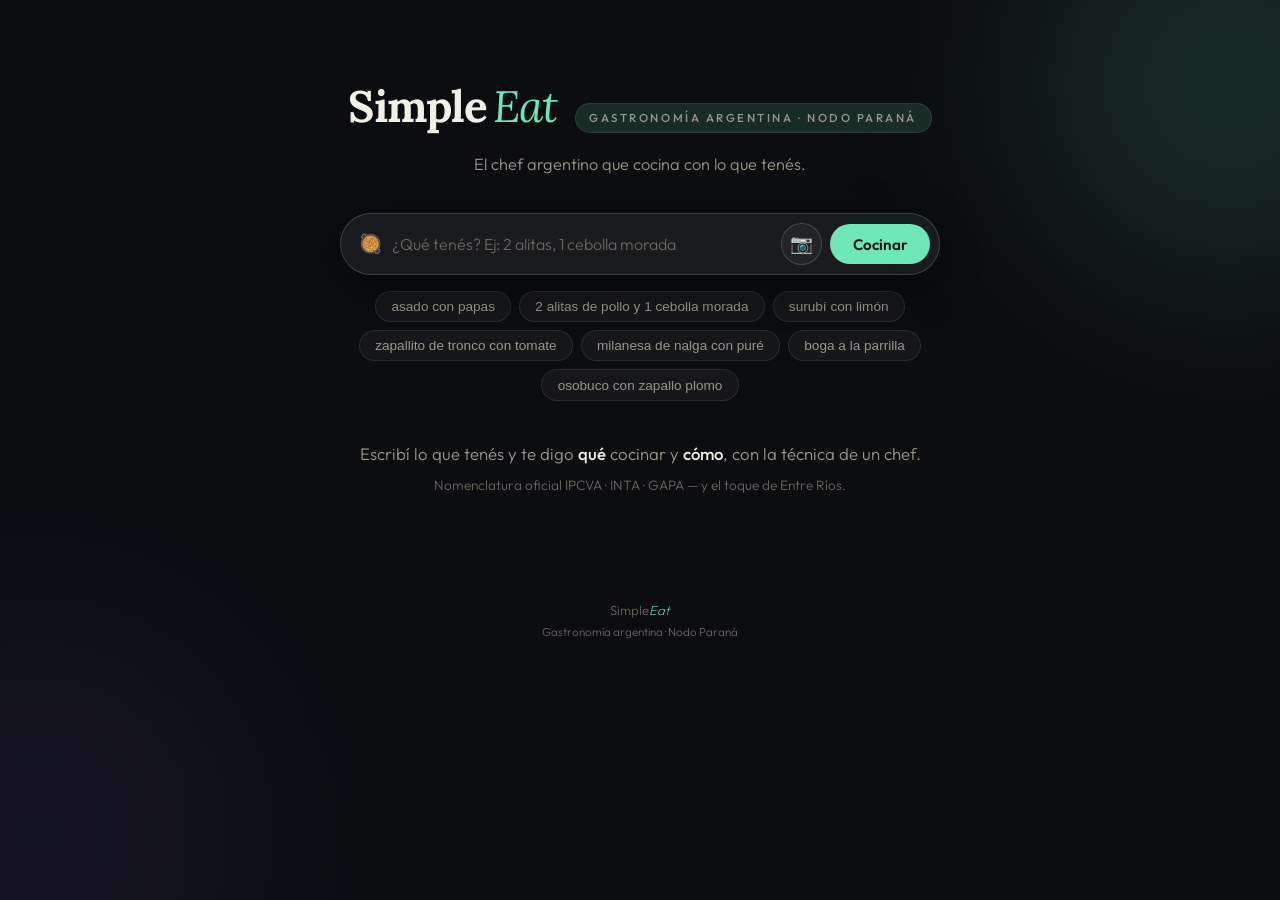
==== index.html @ f2e758be "feat: reconocimiento de foto en producción (Supabase Edge Function + Gemini, con retry multi-modelo)" ====
<!DOCTYPE html>
<html lang="es-AR">
<head>
  <meta charset="UTF-8" />
  <meta name="viewport" content="width=device-width, initial-scale=1.0" />
  <title>SimpleEat — El chef argentino de tu heladera</title>
  <meta name="description" content="SimpleEat te dice qué cocinar con lo que tenés, con técnica de Master Chef y nomenclatura oficial argentina (IPCVA · INTA · GAPA)." />
  <link rel="preconnect" href="https://fonts.googleapis.com" />
  <link rel="preconnect" href="https://fonts.gstatic.com" crossorigin />
  <link href="https://fonts.googleapis.com/css2?family=Lora:ital,wght@0,400;0,500;0,600;1,400;1,500&family=Outfit:wght@300;400;500;600;700&display=swap" rel="stylesheet" />
  <link rel="stylesheet" href="css/style.css" />
</head>
<body>
  <div class="halo halo--uno" aria-hidden="true"></div>
  <div class="halo halo--dos" aria-hidden="true"></div>

  <header class="cabecera">
    <div class="marca">
      <span class="marca__simple">Simple</span><span class="marca__eat">Eat</span>
      <span class="marca__nodo">Nodo Paraná</span>
    </div>
    <p class="cabecera__lema">El chef argentino que cocina con lo que tenés.</p>
  </header>

  <main class="principal">
    <!-- Omnibar: el corazón de la "tecnología invisible" -->
    <section class="omnibar" aria-label="Buscador de recetas">
      <div class="omnibar__caja">
        <span class="omnibar__icono" aria-hidden="true">🥘</span>
        <input
          id="omnibar"
          class="omnibar__input"
          type="text"
          inputmode="text"
          autocomplete="off"
          autocapitalize="off"
          spellcheck="false"
          placeholder="¿Qué tenés? Ej: 2 alitas, 1 cebolla morada"
          aria-label="Ingredientes que tenés"
        />
        <button id="foto" class="omnibar__foto" type="button" aria-label="Sacar foto de la heladera" title="Sacar foto">📷</button>
        <button id="cocinar" class="omnibar__boton" type="button">Cocinar</button>
      </div>
      <input id="captura" type="file" accept="image/*" capture="environment" hidden />
      <div class="sugerencias" id="sugerencias" aria-label="Ejemplos rápidos"></div>
    </section>

    <!-- Resultado de la receta -->
    <section id="resultado" class="resultado" hidden aria-live="polite"></section>

    <!-- Estado vacío inicial -->
    <section id="vacio" class="vacio">
      <p class="vacio__frase">Escribí lo que tenés y te digo <strong>qué</strong> cocinar y <strong>cómo</strong>, con la técnica de un chef.</p>
      <p class="vacio__detalle">Nomenclatura oficial IPCVA · INTA · GAPA — y el toque de Entre Ríos.</p>
    </section>
  </main>

  <footer class="pie">
    <span>Simple<span class="marca__eat">Eat</span></span>
    <span class="pie__nota">Gastronomía argentina · Nodo Paraná</span>
  </footer>

  <script src="js/data/ingredientes.js"></script>
  <script src="js/data/comercio.js"></script>
  <script src="js/config.js"></script>
  <script src="js/core/parser.js"></script>
  <script src="js/core/cocina.js"></script>
  <script src="js/core/coping.js"></script>
  <script src="js/ui/app.js"></script>
</body>
</html>
---- css/style.css ----
/* ────────────────────────────────────────────────────────────────
   SimpleEat · Estética "Premium Night 2.0"
   Fondo obsidian, halos orgánicos, glassmorphism, tipografía editorial.
   Mobile-first, touch-friendly (sin hover obligatorio).
   ──────────────────────────────────────────────────────────────── */

:root {
  --fondo: #0b0d10;
  --fondo-elevado: rgba(255, 255, 255, 0.045);
  --fondo-vidrio: rgba(255, 255, 255, 0.06);
  --borde: rgba(255, 255, 255, 0.09);
  --borde-fuerte: rgba(255, 255, 255, 0.16);

  --texto: #f2efe7;
  --texto-suave: #9b968a;
  --texto-apagado: #6b675e;

  --acento: #6ee7b7;          /* verde orgánico (halo) */
  --acento-suave: rgba(110, 231, 183, 0.14);

  --naranja: #f5a623;         /* "Ingenio Argento" */
  --verde: #34d399;
  --amarillo: #fbbf24;
  --rojo: #f87171;

  --radio: 18px;
  --radio-pill: 999px;

  --serif: "Lora", Georgia, serif;
  --sans: "Outfit", system-ui, -apple-system, sans-serif;
}

* { box-sizing: border-box; }

html, body {
  margin: 0;
  padding: 0;
}

body {
  background: var(--fondo);
  color: var(--texto);
  font-family: var(--sans);
  font-weight: 300;
  min-height: 100vh;
  line-height: 1.55;
  -webkit-font-smoothing: antialiased;
  overflow-x: hidden;
}

/* ── Halos de luz orgánica ─────────────────────────────────────── */
.halo {
  position: fixed;
  border-radius: 50%;
  filter: blur(90px);
  pointer-events: none;
  z-index: 0;
}
.halo--uno {
  width: 60vw; height: 60vw;
  max-width: 560px; max-height: 560px;
  top: -22vh; right: -18vw;
  background: radial-gradient(circle, rgba(110, 231, 183, 0.22), transparent 70%);
}
.halo--dos {
  width: 70vw; height: 70vw;
  max-width: 640px; max-height: 640px;
  bottom: -28vh; left: -22vw;
  background: radial-gradient(circle, rgba(120, 90, 220, 0.14), transparent 70%);
}

/* ── Cabecera ──────────────────────────────────────────────────── */
.cabecera {
  position: relative;
  z-index: 1;
  text-align: center;
  padding: 3rem 1.25rem 1.25rem;
}
.marca {
  font-family: var(--serif);
  display: flex;
  align-items: baseline;
  justify-content: center;
  gap: 0.35rem;
  flex-wrap: wrap;
}
.marca__simple {
  font-weight: 900;
  font-size: clamp(2rem, 6vw, 2.75rem);
  letter-spacing: -0.02em;
}
.marca__eat {
  font-weight: 200;
  font-style: italic;
  font-size: clamp(2rem, 6vw, 2.75rem);
  letter-spacing: -0.02em;
  color: var(--acento);
}
.marca__nodo {
  font-family: var(--sans);
  font-size: 0.72rem;
  font-weight: 500;
  letter-spacing: 0.22em;
  text-transform: uppercase;
  color: var(--texto-suave);
  background: var(--acento-suave);
  border: 1px solid var(--borde);
  border-radius: var(--radio-pill);
  padding: 0.3rem 0.85rem;
  margin-left: 0.75rem;
}
.cabecera__lema {
  margin: 0.75rem 0 0;
  color: var(--texto-suave);
  font-size: 1.02rem;
  font-weight: 300;
}

/* ── Principal ─────────────────────────────────────────────────── */
.principal {
  position: relative;
  z-index: 1;
  max-width: 640px;
  margin: 0 auto;
  padding: 1rem 1.25rem 4rem;
}

/* ── Omnibar ───────────────────────────────────────────────────── */
.omnibar__caja {
  display: flex;
  align-items: center;
  gap: 0.5rem;
  background: var(--fondo-vidrio);
  border: 1px solid var(--borde-fuerte);
  border-radius: var(--radio-pill);
  padding: 0.55rem 0.55rem 0.55rem 1.1rem;
  backdrop-filter: blur(14px);
  -webkit-backdrop-filter: blur(14px);
  box-shadow: 0 12px 40px rgba(0, 0, 0, 0.45);
}
.omnibar__icono {
  font-size: 1.15rem;
  flex: none;
}
.omnibar__input {
  flex: 1;
  min-width: 0;
  background: transparent;
  border: none;
  outline: none;
  color: var(--texto);
  font-family: var(--sans);
  font-size: 1rem;
  font-weight: 400;
}
.omnibar__input::placeholder {
  color: var(--texto-apagado);
  font-weight: 300;
}
.omnibar__foto {
  flex: none;
  background: var(--fondo-elevado);
  border: 1px solid var(--borde-fuerte);
  color: var(--texto);
  border-radius: var(--radio-pill);
  width: 2.6rem;
  height: 2.6rem;
  font-size: 1.15rem;
  cursor: pointer;
  display: inline-flex;
  align-items: center;
  justify-content: center;
  transition: transform 0.12s ease, border-color 0.12s ease;
}
.omnibar__foto:active {
  transform: scale(0.94);
  border-color: var(--acento);
}
.omnibar__boton {
  flex: none;
  background: var(--acento);
  color: #07150f;
  border: none;
  border-radius: var(--radio-pill);
  padding: 0.65rem 1.4rem;
  font-family: var(--sans);
  font-size: 0.95rem;
  font-weight: 600;
  cursor: pointer;
  transition: transform 0.12s ease, filter 0.12s ease;
}
.omnibar__boton:active {
  transform: scale(0.96);
  filter: brightness(0.92);
}

/* ── Sugerencias ───────────────────────────────────────────────── */
.sugerencias {
  display: flex;
  flex-wrap: wrap;
  gap: 0.5rem;
  justify-content: center;
  margin-top: 1rem;
}
.chip-sugerencia {
  background: var(--fondo-elevado);
  border: 1px solid var(--borde);
  color: var(--texto-suave);
  border-radius: var(--radio-pill);
  padding: 0.45rem 0.95rem;
  font-size: 0.85rem;
  cursor: pointer;
  transition: border-color 0.12s ease, color 0.12s ease;
}
.chip-sugerencia:active {
  border-color: var(--acento);
  color: var(--texto);
}

/* ── Estado vacío ──────────────────────────────────────────────── */
.vacio {
  text-align: center;
  padding: 2.5rem 0.5rem;
}
.vacio__frase {
  color: var(--texto-suave);
  font-size: 1.05rem;
  margin: 0 0 0.5rem;
}
.vacio__frase strong { color: var(--texto); font-weight: 500; }
.vacio__detalle {
  color: var(--texto-apagado);
  font-size: 0.85rem;
  margin: 0;
}

/* ── Resultado / receta ────────────────────────────────────────── */
.resultado {
  margin-top: 1.75rem;
  animation: aparecer 0.35s ease;
}
@keyframes aparecer {
  from { opacity: 0; transform: translateY(8px); }
  to { opacity: 1; transform: translateY(0); }
}

.tarjeta {
  background: var(--fondo-vidrio);
  border: 1px solid var(--borde);
  border-radius: var(--radio);
  padding: 1.5rem;
  backdrop-filter: blur(12px);
  -webkit-backdrop-filter: blur(12px);
  margin-bottom: 1rem;
}

.receta__titulo {
  font-family: var(--serif);
  font-weight: 500;
  font-size: clamp(1.4rem, 5vw, 1.8rem);
  margin: 0 0 1rem;
  letter-spacing: -0.01em;
}

/* ── Chips de estado ───────────────────────────────────────────── */
.chips {
  display: flex;
  flex-wrap: wrap;
  gap: 0.5rem;
  margin-bottom: 1.25rem;
}
.chip {
  display: inline-flex;
  align-items: center;
  gap: 0.35rem;
  font-size: 0.82rem;
  font-weight: 500;
  border-radius: var(--radio-pill);
  padding: 0.35rem 0.85rem;
  border: 1px solid var(--borde);
}
.chip--tiempo { background: rgba(255, 255, 255, 0.05); color: var(--texto); }
.chip--verde { background: rgba(52, 211, 153, 0.14); color: var(--verde); border-color: rgba(52, 211, 153, 0.3); }
.chip--amarillo { background: rgba(251, 191, 36, 0.14); color: var(--amarillo); border-color: rgba(251, 191, 36, 0.3); }
.chip--rojo { background: rgba(248, 113, 113, 0.14); color: var(--rojo); border-color: rgba(248, 113, 113, 0.3); }
.chip--rapido { background: var(--acento-suave); color: var(--acento); border-color: rgba(110, 231, 183, 0.3); }

/* ── Pasos ─────────────────────────────────────────────────────── */
.paso {
  display: flex;
  gap: 0.9rem;
  padding: 0.9rem 0;
  border-bottom: 1px solid var(--borde);
}
.paso:last-child { border-bottom: none; }
.paso__icono {
  font-size: 1.4rem;
  line-height: 1.3;
  flex: none;
}
.paso__cuerpo { flex: 1; min-width: 0; }
.paso__header {
  font-weight: 600;
  font-size: 0.98rem;
  color: var(--texto);
}
.paso__header .cantidad { color: var(--acento); font-weight: 700; }
.paso__tecnica {
  color: var(--texto-suave);
  font-size: 0.9rem;
  margin-top: 0.2rem;
}
.paso__origen {
  display: inline-block;
  margin-top: 0.4rem;
  font-size: 0.68rem;
  font-weight: 600;
  letter-spacing: 0.08em;
  text-transform: uppercase;
  color: var(--texto-apagado);
  border: 1px solid var(--borde);
  border-radius: var(--radio-pill);
  padding: 0.15rem 0.55rem;
}

/* ── Notas técnicas / sinergia / hacks ─────────────────────────── */
.notas { list-style: none; padding: 0; margin: 0.25rem 0 0; }
.notas li {
  color: var(--texto-suave);
  font-size: 0.88rem;
  padding: 0.4rem 0 0.4rem 1.1rem;
  position: relative;
}
.notas li::before {
  content: "›";
  position: absolute;
  left: 0;
  color: var(--acento);
  font-weight: 700;
}

.titulo-seccion {
  font-family: var(--sans);
  font-size: 0.72rem;
  font-weight: 600;
  letter-spacing: 0.18em;
  text-transform: uppercase;
  color: var(--texto-apagado);
  margin: 0 0 0.75rem;
}

.hack {
  display: flex;
  gap: 0.65rem;
  align-items: flex-start;
  padding: 0.75rem 0.9rem;
  border: 1px solid rgba(245, 166, 35, 0.25);
  background: rgba(245, 166, 35, 0.08);
  border-radius: 12px;
  margin-bottom: 0.6rem;
}
.hack__badge {
  flex: none;
  background: var(--naranja);
  color: #241503;
  font-size: 0.68rem;
  font-weight: 700;
  letter-spacing: 0.04em;
  border-radius: var(--radio-pill);
  padding: 0.2rem 0.6rem;
  margin-top: 0.1rem;
}
.hack__texto { color: var(--texto); font-size: 0.88rem; }

.nudge {
  display: flex;
  gap: 0.65rem;
  align-items: center;
  background: var(--acento-suave);
  border: 1px solid rgba(110, 231, 183, 0.28);
  border-radius: 12px;
  padding: 0.8rem 0.9rem;
  color: var(--texto);
  font-size: 0.88rem;
}

/* ── Pie ───────────────────────────────────────────────────────── */
.pie {
  position: relative;
  z-index: 1;
  text-align: center;
  padding: 0 1.25rem 2.5rem;
  color: var(--texto-apagado);
  font-size: 0.82rem;
}
.pie .marca__eat { font-size: 0.82rem; }
.pie__nota { display: block; margin-top: 0.2rem; font-size: 0.72rem; }

@media (min-width: 640px) {
  .cabecera { padding-top: 4.5rem; }
}
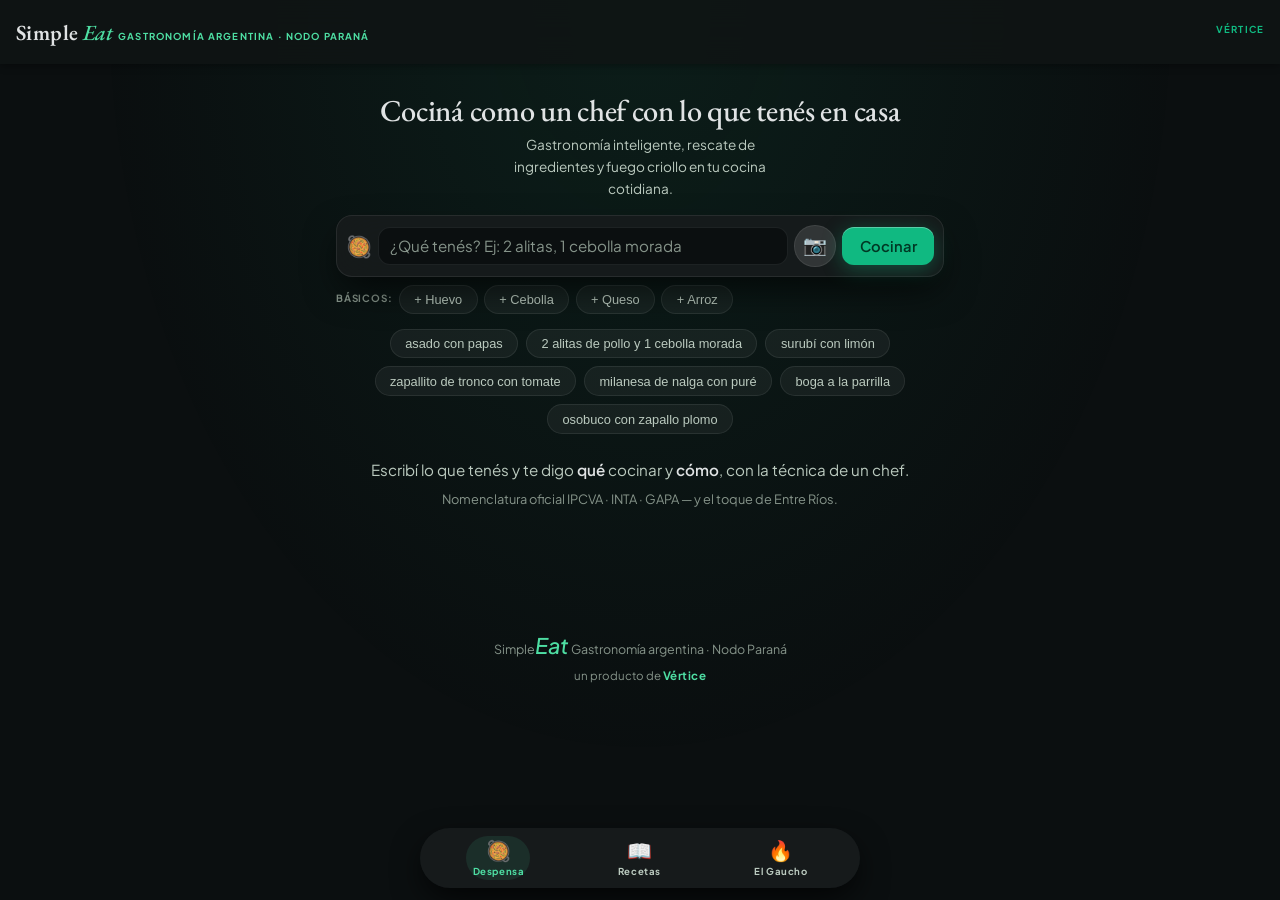
==== commit e544973c: "feat: rediseño con design system de Stitch (Obsidian & Brasas) + marca Vértice" ====
--- a/index.html
+++ b/index.html
@@ -1,28 +1,35 @@
 <!DOCTYPE html>
-<html lang="es-AR">
+<html lang="es-AR" class="dark">
 <head>
   <meta charset="UTF-8" />
-  <meta name="viewport" content="width=device-width, initial-scale=1.0" />
-  <title>SimpleEat — El chef argentino de tu heladera</title>
-  <meta name="description" content="SimpleEat te dice qué cocinar con lo que tenés, con técnica de Master Chef y nomenclatura oficial argentina (IPCVA · INTA · GAPA)." />
+  <meta name="viewport" content="width=device-width, initial-scale=1.0, maximum-scale=1.0, user-scalable=no, viewport-fit=cover" />
+  <title>SimpleEat — El chef argentino de tu heladera · Vértice</title>
+  <meta name="description" content="SimpleEat te dice qué cocinar con lo que tenés, con técnica de Master Chef y nomenclatura oficial argentina (IPCVA · INTA · GAPA). Un producto de Vértice." />
   <link rel="preconnect" href="https://fonts.googleapis.com" />
   <link rel="preconnect" href="https://fonts.gstatic.com" crossorigin />
-  <link href="https://fonts.googleapis.com/css2?family=Lora:ital,wght@0,400;0,500;0,600;1,400;1,500&family=Outfit:wght@300;400;500;600;700&display=swap" rel="stylesheet" />
+  <link href="https://fonts.googleapis.com/css2?family=EB+Garamond:ital,wght@0,500;0,600;1,500&family=Plus+Jakarta+Sans:wght@400;600;700&display=swap" rel="stylesheet" />
   <link rel="stylesheet" href="css/style.css" />
 </head>
 <body>
   <div class="halo halo--uno" aria-hidden="true"></div>
-  <div class="halo halo--dos" aria-hidden="true"></div>
 
   <header class="cabecera">
-    <div class="marca">
-      <span class="marca__simple">Simple</span><span class="marca__eat">Eat</span>
-      <span class="marca__nodo">Nodo Paraná</span>
+    <div class="cabecera__fila">
+      <div class="marca">
+        <span class="marca__simple">Simple</span><span class="marca__eat">Eat</span>
+        <span class="marca__nodo">Despensa</span>
+      </div>
+      <span class="marca__nodo" style="color:var(--esmeralda-prof)">Vértice</span>
     </div>
-    <p class="cabecera__lema">El chef argentino que cocina con lo que tenés.</p>
   </header>
 
   <main class="principal">
+    <!-- Saludo editorial -->
+    <section class="saludo">
+      <h1>Cociná como un chef con lo que tenés en casa</h1>
+      <p>Gastronomía inteligente, rescate de ingredientes y fuego criollo en tu cocina cotidiana.</p>
+    </section>
+
     <!-- Omnibar: el corazón de la "tecnología invisible" -->
     <section class="omnibar" aria-label="Buscador de recetas">
       <div class="omnibar__caja">
@@ -42,6 +49,16 @@
         <button id="cocinar" class="omnibar__boton" type="button">Cocinar</button>
       </div>
       <input id="captura" type="file" accept="image/*" capture="environment" hidden />
+
+      <!-- Chips rápidos de básicos -->
+      <div class="omnibar__rapidos">
+        <span class="etiqueta">Básicos:</span>
+        <button type="button" class="chip-sugerencia" data-agregar="huevo">+ Huevo</button>
+        <button type="button" class="chip-sugerencia" data-agregar="cebolla">+ Cebolla</button>
+        <button type="button" class="chip-sugerencia" data-agregar="queso">+ Queso</button>
+        <button type="button" class="chip-sugerencia" data-agregar="arroz">+ Arroz</button>
+      </div>
+
       <div class="sugerencias" id="sugerencias" aria-label="Ejemplos rápidos"></div>
     </section>
 
@@ -55,9 +72,25 @@
     </section>
   </main>
 
+  <!-- Navegación inferior -->
+  <nav class="pienav">
+    <div class="pienav__barra">
+      <button class="pienav__item activo" data-nav="despensa" type="button">
+        <span class="ico">🥘</span><span class="txt">Despensa</span>
+      </button>
+      <button class="pienav__item" data-nav="recetas" type="button">
+        <span class="ico">📖</span><span class="txt">Recetas</span>
+      </button>
+      <button class="pienav__item" data-nav="gaucho" type="button">
+        <span class="ico">🔥</span><span class="txt">El Gaucho</span>
+      </button>
+    </div>
+  </nav>
+
   <footer class="pie">
     <span>Simple<span class="marca__eat">Eat</span></span>
     <span class="pie__nota">Gastronomía argentina · Nodo Paraná</span>
+    <span class="pie__vertice">un producto de <strong>Vértice</strong></span>
   </footer>
 
   <script src="js/data/ingredientes.js"></script>
--- a/css/style.css
+++ b/css/style.css
@@ -1,119 +1,122 @@
 /* ────────────────────────────────────────────────────────────────
-   SimpleEat · Estética "Premium Night 2.0"
-   Fondo obsidian, halos orgánicos, glassmorphism, tipografía editorial.
-   Mobile-first, touch-friendly (sin hover obligatorio).
+   SimpleEat · "Obsidian & Brasas" (design system de Stitch)
+   Fondo obsidian profundo, esmeralda mint + fuego artesanal,
+   glassmorphism nocturno, tipografía editorial EB Garamond + Plus Jakarta Sans.
+   Mobile-first, touch-friendly. Un producto de Vértice.
    ──────────────────────────────────────────────────────────────── */
 
 :root {
-  --fondo: #0b0d10;
-  --fondo-elevado: rgba(255, 255, 255, 0.045);
-  --fondo-vidrio: rgba(255, 255, 255, 0.06);
-  --borde: rgba(255, 255, 255, 0.09);
-  --borde-fuerte: rgba(255, 255, 255, 0.16);
-
-  --texto: #f2efe7;
-  --texto-suave: #9b968a;
-  --texto-apagado: #6b675e;
-
-  --acento: #6ee7b7;          /* verde orgánico (halo) */
-  --acento-suave: rgba(110, 231, 183, 0.14);
-
-  --naranja: #f5a623;         /* "Ingenio Argento" */
-  --verde: #34d399;
-  --amarillo: #fbbf24;
-  --rojo: #f87171;
-
-  --radio: 18px;
-  --radio-pill: 999px;
-
-  --serif: "Lora", Georgia, serif;
-  --sans: "Outfit", system-ui, -apple-system, sans-serif;
+  /* Superficies obsidian */
+  --fondo: #0b0f10;
+  --superficie: #101415;
+  --sup-bajo: #181c1d;
+  --sup-medio: #1c2021;
+  --sup-alto: #272b2c;
+  --sup-mas-alto: #313536;
+
+  /* Texto */
+  --texto: #e0e3e4;
+  --texto-suave: #bbcabf;
+  --texto-apagado: #86948a;
+
+  /* Acentos */
+  --esmeralda: #4edea3;      /* primary: consumidor/fresco */
+  --esmeralda-prof: #10b981; /* primary-container */
+  --esmeralda-on: #003824;   /* texto sobre esmeralda */
+  --fuego: #ffb690;          /* secondary: carnicería/Ingenio Argento */
+  --fuego-prof: #ec6a06;     /* secondary-container */
+  --fuego-vivo: #ff7e31;     /* tertiary-container */
+  --fuego-on: #552100;
+
+  /* Bordes de vidrio */
+  --borde: rgba(255, 255, 255, 0.08);
+  --borde-fuerte: rgba(255, 255, 255, 0.14);
+  --borde-fuego: rgba(249, 115, 22, 0.35);
+  --borde-esmeralda: rgba(16, 185, 129, 0.35);
+
+  --radio: 8px;
+  --radio-card: 16px;
+  --radio-pill: 9999px;
+
+  --serif: "EB Garamond", Georgia, serif;
+  --sans: "Plus Jakarta Sans", system-ui, -apple-system, sans-serif;
 }
 
 * { box-sizing: border-box; }
 
-html, body {
-  margin: 0;
-  padding: 0;
-}
+html, body { margin: 0; padding: 0; }
 
 body {
   background: var(--fondo);
   color: var(--texto);
   font-family: var(--sans);
-  font-weight: 300;
+  font-weight: 400;
+  font-size: 14px;
+  line-height: 1.6;
   min-height: 100vh;
-  line-height: 1.55;
   -webkit-font-smoothing: antialiased;
   overflow-x: hidden;
-}
-
-/* ── Halos de luz orgánica ─────────────────────────────────────── */
+  overscroll-behavior: none;
+  -webkit-tap-highlight-color: transparent;
+}
+
+/* ── Aura esmeralda de fondo ───────────────────────────────────── */
 .halo {
   position: fixed;
-  border-radius: 50%;
-  filter: blur(90px);
   pointer-events: none;
   z-index: 0;
 }
 .halo--uno {
-  width: 60vw; height: 60vw;
-  max-width: 560px; max-height: 560px;
-  top: -22vh; right: -18vw;
-  background: radial-gradient(circle, rgba(110, 231, 183, 0.22), transparent 70%);
-}
-.halo--dos {
-  width: 70vw; height: 70vw;
-  max-width: 640px; max-height: 640px;
-  bottom: -28vh; left: -22vw;
-  background: radial-gradient(circle, rgba(120, 90, 220, 0.14), transparent 70%);
-}
-
-/* ── Cabecera ──────────────────────────────────────────────────── */
+  inset: 0;
+  background: radial-gradient(ellipse at top, rgba(16, 185, 129, 0.09) 0%, transparent 60%);
+}
+
+/* ── Cabecera fija ─────────────────────────────────────────────── */
 .cabecera {
-  position: relative;
-  z-index: 1;
-  text-align: center;
-  padding: 3rem 1.25rem 1.25rem;
+  position: fixed;
+  top: 0; left: 0; right: 0;
+  z-index: 50;
+  background: rgba(16, 20, 21, 0.85);
+  backdrop-filter: blur(20px);
+  -webkit-backdrop-filter: blur(20px);
+  box-shadow: 0 1px 8px rgba(0, 0, 0, 0.4);
+}
+.cabecera__fila {
+  height: 64px;
+  padding: 0 1rem;
+  display: flex;
+  align-items: center;
+  justify-content: space-between;
 }
 .marca {
   font-family: var(--serif);
   display: flex;
   align-items: baseline;
-  justify-content: center;
-  gap: 0.35rem;
-  flex-wrap: wrap;
+  gap: 0.3rem;
 }
 .marca__simple {
-  font-weight: 900;
-  font-size: clamp(2rem, 6vw, 2.75rem);
-  letter-spacing: -0.02em;
+  font-weight: 600;
+  font-size: 1.35rem;
+  letter-spacing: 0.02em;
 }
 .marca__eat {
-  font-weight: 200;
+  font-weight: 500;
   font-style: italic;
-  font-size: clamp(2rem, 6vw, 2.75rem);
-  letter-spacing: -0.02em;
-  color: var(--acento);
+  color: var(--esmeralda);
+  font-size: 1.35rem;
 }
 .marca__nodo {
   font-family: var(--sans);
-  font-size: 0.72rem;
-  font-weight: 500;
-  letter-spacing: 0.22em;
+  font-size: 0.6rem;
+  font-weight: 700;
+  letter-spacing: 0.12em;
   text-transform: uppercase;
-  color: var(--texto-suave);
-  background: var(--acento-suave);
-  border: 1px solid var(--borde);
-  border-radius: var(--radio-pill);
-  padding: 0.3rem 0.85rem;
-  margin-left: 0.75rem;
+  color: var(--esmeralda);
+  display: block;
+  margin-top: -4px;
 }
 .cabecera__lema {
-  margin: 0.75rem 0 0;
-  color: var(--texto-suave);
-  font-size: 1.02rem;
-  font-weight: 300;
+  display: none;
 }
 
 /* ── Principal ─────────────────────────────────────────────────── */
@@ -122,76 +125,113 @@
   z-index: 1;
   max-width: 640px;
   margin: 0 auto;
-  padding: 1rem 1.25rem 4rem;
-}
-
-/* ── Omnibar ───────────────────────────────────────────────────── */
+  padding: 88px 1rem 120px;
+}
+
+/* ── Saludo editorial ──────────────────────────────────────────── */
+.saludo {
+  text-align: center;
+  padding: 0.25rem 0.5rem 1rem;
+}
+.saludo h1 {
+  font-family: var(--serif);
+  font-weight: 500;
+  font-size: clamp(1.5rem, 5.5vw, 1.9rem);
+  line-height: 1.2;
+  margin: 0 0 0.35rem;
+  letter-spacing: -0.01em;
+}
+.saludo p {
+  color: var(--texto-suave);
+  font-size: 0.85rem;
+  margin: 0;
+  max-width: 300px;
+  margin-inline: auto;
+}
+
+/* ── Omnibar glassmorphism ─────────────────────────────────────── */
 .omnibar__caja {
   display: flex;
   align-items: center;
-  gap: 0.5rem;
-  background: var(--fondo-vidrio);
-  border: 1px solid var(--borde-fuerte);
-  border-radius: var(--radio-pill);
-  padding: 0.55rem 0.55rem 0.55rem 1.1rem;
-  backdrop-filter: blur(14px);
-  -webkit-backdrop-filter: blur(14px);
-  box-shadow: 0 12px 40px rgba(0, 0, 0, 0.45);
+  gap: 0.4rem;
+  background: rgba(24, 28, 29, 0.85);
+  border: 1px solid var(--borde);
+  border-radius: var(--radio-card);
+  padding: 0.55rem;
+  backdrop-filter: blur(24px);
+  -webkit-backdrop-filter: blur(24px);
+  box-shadow: 0 16px 36px -6px rgba(0, 0, 0, 0.7);
 }
 .omnibar__icono {
-  font-size: 1.15rem;
+  font-size: 1.3rem;
   flex: none;
+  color: var(--esmeralda);
 }
 .omnibar__input {
   flex: 1;
   min-width: 0;
-  background: transparent;
-  border: none;
+  background: rgba(11, 15, 16, 0.9);
+  border: 1px solid var(--borde);
+  border-radius: 12px;
+  padding: 0.55rem 0.7rem;
+  color: var(--texto);
+  font-family: var(--sans);
+  font-size: 0.95rem;
   outline: none;
-  color: var(--texto);
-  font-family: var(--sans);
-  font-size: 1rem;
-  font-weight: 400;
-}
-.omnibar__input::placeholder {
-  color: var(--texto-apagado);
-  font-weight: 300;
-}
+}
+.omnibar__input:focus {
+  box-shadow: 0 0 0 1px var(--esmeralda-prof);
+}
+.omnibar__input::placeholder { color: var(--texto-apagado); }
 .omnibar__foto {
   flex: none;
-  background: var(--fondo-elevado);
-  border: 1px solid var(--borde-fuerte);
-  color: var(--texto);
-  border-radius: var(--radio-pill);
+  background: var(--sup-mas-alto);
+  border: 1px solid var(--borde);
+  color: var(--esmeralda);
+  border-radius: 50%;
   width: 2.6rem;
   height: 2.6rem;
-  font-size: 1.15rem;
+  font-size: 1.2rem;
   cursor: pointer;
   display: inline-flex;
   align-items: center;
   justify-content: center;
-  transition: transform 0.12s ease, border-color 0.12s ease;
-}
-.omnibar__foto:active {
-  transform: scale(0.94);
-  border-color: var(--acento);
-}
+  transition: transform 0.12s ease;
+}
+.omnibar__foto:active { transform: scale(0.92); }
 .omnibar__boton {
   flex: none;
-  background: var(--acento);
-  color: #07150f;
+  background: var(--esmeralda-prof);
+  color: var(--esmeralda-on);
   border: none;
-  border-radius: var(--radio-pill);
-  padding: 0.65rem 1.4rem;
-  font-family: var(--sans);
-  font-size: 0.95rem;
+  border-radius: 12px;
+  padding: 0.65rem 1.1rem;
+  font-family: var(--sans);
+  font-size: 0.92rem;
   font-weight: 600;
   cursor: pointer;
+  box-shadow: 0 4px 20px rgba(16, 185, 129, 0.35), inset 0 1px 0 rgba(255, 255, 255, 0.3);
   transition: transform 0.12s ease, filter 0.12s ease;
 }
-.omnibar__boton:active {
-  transform: scale(0.96);
-  filter: brightness(0.92);
+.omnibar__boton:active { transform: scale(0.96); filter: brightness(0.94); }
+
+/* Fila de chips rápidos */
+.omnibar__rapidos {
+  display: flex;
+  align-items: center;
+  gap: 0.4rem;
+  margin-top: 0.5rem;
+  overflow-x: auto;
+  scrollbar-width: none;
+}
+.omnibar__rapidos::-webkit-scrollbar { display: none; }
+.omnibar__rapidos .etiqueta {
+  font-size: 0.62rem;
+  font-weight: 700;
+  letter-spacing: 0.08em;
+  text-transform: uppercase;
+  color: var(--texto-apagado);
+  flex: none;
 }
 
 /* ── Sugerencias ───────────────────────────────────────────────── */
@@ -200,121 +240,92 @@
   flex-wrap: wrap;
   gap: 0.5rem;
   justify-content: center;
-  margin-top: 1rem;
+  margin-top: 0.9rem;
 }
 .chip-sugerencia {
-  background: var(--fondo-elevado);
+  background: rgba(255, 255, 255, 0.05);
   border: 1px solid var(--borde);
   color: var(--texto-suave);
   border-radius: var(--radio-pill);
-  padding: 0.45rem 0.95rem;
-  font-size: 0.85rem;
+  padding: 0.4rem 0.9rem;
+  font-size: 0.8rem;
   cursor: pointer;
   transition: border-color 0.12s ease, color 0.12s ease;
 }
-.chip-sugerencia:active {
-  border-color: var(--acento);
-  color: var(--texto);
-}
+.chip-sugerencia:active { border-color: var(--esmeralda); color: var(--texto); }
 
 /* ── Estado vacío ──────────────────────────────────────────────── */
 .vacio {
   text-align: center;
-  padding: 2.5rem 0.5rem;
-}
-.vacio__frase {
-  color: var(--texto-suave);
-  font-size: 1.05rem;
-  margin: 0 0 0.5rem;
-}
-.vacio__frase strong { color: var(--texto); font-weight: 500; }
-.vacio__detalle {
-  color: var(--texto-apagado);
-  font-size: 0.85rem;
-  margin: 0;
-}
+  padding: 1.5rem 0.5rem 0;
+}
+.vacio__frase { color: var(--texto-suave); font-size: 0.95rem; margin: 0 0 0.4rem; }
+.vacio__frase strong { color: var(--texto); font-weight: 600; }
+.vacio__detalle { color: var(--texto-apagado); font-size: 0.8rem; margin: 0; }
 
 /* ── Resultado / receta ────────────────────────────────────────── */
-.resultado {
-  margin-top: 1.75rem;
-  animation: aparecer 0.35s ease;
-}
+.resultado { margin-top: 1.25rem; animation: aparecer 0.35s ease; }
 @keyframes aparecer {
   from { opacity: 0; transform: translateY(8px); }
   to { opacity: 1; transform: translateY(0); }
 }
 
 .tarjeta {
-  background: var(--fondo-vidrio);
-  border: 1px solid var(--borde);
-  border-radius: var(--radio);
-  padding: 1.5rem;
-  backdrop-filter: blur(12px);
-  -webkit-backdrop-filter: blur(12px);
-  margin-bottom: 1rem;
+  background: rgba(24, 28, 29, 0.85);
+  border: 1px solid var(--borde);
+  border-radius: var(--radio-card);
+  padding: 1.25rem;
+  backdrop-filter: blur(20px);
+  -webkit-backdrop-filter: blur(20px);
+  margin-bottom: 0.9rem;
 }
 
 .receta__titulo {
   font-family: var(--serif);
   font-weight: 500;
-  font-size: clamp(1.4rem, 5vw, 1.8rem);
-  margin: 0 0 1rem;
+  font-size: clamp(1.35rem, 5vw, 1.7rem);
+  margin: 0 0 0.9rem;
   letter-spacing: -0.01em;
-}
-
-/* ── Chips de estado ───────────────────────────────────────────── */
-.chips {
-  display: flex;
-  flex-wrap: wrap;
-  gap: 0.5rem;
-  margin-bottom: 1.25rem;
-}
+  line-height: 1.25;
+}
+
+/* Chips de estado */
+.chips { display: flex; flex-wrap: wrap; gap: 0.5rem; }
 .chip {
   display: inline-flex;
   align-items: center;
   gap: 0.35rem;
-  font-size: 0.82rem;
-  font-weight: 500;
-  border-radius: var(--radio-pill);
-  padding: 0.35rem 0.85rem;
-  border: 1px solid var(--borde);
-}
-.chip--tiempo { background: rgba(255, 255, 255, 0.05); color: var(--texto); }
-.chip--verde { background: rgba(52, 211, 153, 0.14); color: var(--verde); border-color: rgba(52, 211, 153, 0.3); }
-.chip--amarillo { background: rgba(251, 191, 36, 0.14); color: var(--amarillo); border-color: rgba(251, 191, 36, 0.3); }
-.chip--rojo { background: rgba(248, 113, 113, 0.14); color: var(--rojo); border-color: rgba(248, 113, 113, 0.3); }
-.chip--rapido { background: var(--acento-suave); color: var(--acento); border-color: rgba(110, 231, 183, 0.3); }
-
-/* ── Pasos ─────────────────────────────────────────────────────── */
+  font-size: 0.78rem;
+  font-weight: 600;
+  border-radius: var(--radio-pill);
+  padding: 0.4rem 0.85rem;
+  border: 1px solid var(--borde);
+  background: rgba(255, 255, 255, 0.05);
+  color: var(--texto);
+}
+.chip--verde { background: rgba(78, 222, 163, 0.12); color: var(--esmeralda); border-color: var(--borde-esmeralda); }
+.chip--amarillo { background: rgba(255, 182, 145, 0.12); color: var(--fuego); border-color: var(--borde-fuego); }
+.chip--rojo { background: rgba(255, 120, 120, 0.12); color: #ff9e9e; border-color: rgba(255, 120, 120, 0.3); }
+.chip--rapido { background: rgba(16, 185, 129, 0.15); color: var(--esmeralda-prof); border-color: var(--borde-esmeralda); }
+
+/* Pasos */
 .paso {
   display: flex;
-  gap: 0.9rem;
-  padding: 0.9rem 0;
+  gap: 0.8rem;
+  padding: 0.85rem 0;
   border-bottom: 1px solid var(--borde);
 }
 .paso:last-child { border-bottom: none; }
-.paso__icono {
-  font-size: 1.4rem;
-  line-height: 1.3;
-  flex: none;
-}
+.paso__icono { font-size: 1.35rem; line-height: 1.35; flex: none; }
 .paso__cuerpo { flex: 1; min-width: 0; }
-.paso__header {
-  font-weight: 600;
-  font-size: 0.98rem;
-  color: var(--texto);
-}
-.paso__header .cantidad { color: var(--acento); font-weight: 700; }
-.paso__tecnica {
-  color: var(--texto-suave);
-  font-size: 0.9rem;
-  margin-top: 0.2rem;
-}
+.paso__header { font-weight: 600; font-size: 0.95rem; color: var(--texto); }
+.paso__header .cantidad { color: var(--esmeralda); font-weight: 700; }
+.paso__tecnica { color: var(--texto-suave); font-size: 0.85rem; margin-top: 0.2rem; }
 .paso__origen {
   display: inline-block;
   margin-top: 0.4rem;
-  font-size: 0.68rem;
-  font-weight: 600;
+  font-size: 0.62rem;
+  font-weight: 700;
   letter-spacing: 0.08em;
   text-transform: uppercase;
   color: var(--texto-apagado);
@@ -323,79 +334,123 @@
   padding: 0.15rem 0.55rem;
 }
 
-/* ── Notas técnicas / sinergia / hacks ─────────────────────────── */
+/* Notas / sinergia */
 .notas { list-style: none; padding: 0; margin: 0.25rem 0 0; }
 .notas li {
   color: var(--texto-suave);
-  font-size: 0.88rem;
-  padding: 0.4rem 0 0.4rem 1.1rem;
+  font-size: 0.85rem;
+  padding: 0.35rem 0 0.35rem 1rem;
   position: relative;
 }
 .notas li::before {
   content: "›";
   position: absolute;
   left: 0;
-  color: var(--acento);
+  color: var(--esmeralda);
   font-weight: 700;
 }
 
 .titulo-seccion {
   font-family: var(--sans);
-  font-size: 0.72rem;
-  font-weight: 600;
-  letter-spacing: 0.18em;
+  font-size: 0.66rem;
+  font-weight: 700;
+  letter-spacing: 0.14em;
   text-transform: uppercase;
   color: var(--texto-apagado);
-  margin: 0 0 0.75rem;
-}
-
+  margin: 0 0 0.7rem;
+}
+
+/* Hack "Ingenio Argento" */
 .hack {
   display: flex;
-  gap: 0.65rem;
+  gap: 0.6rem;
   align-items: flex-start;
-  padding: 0.75rem 0.9rem;
-  border: 1px solid rgba(245, 166, 35, 0.25);
-  background: rgba(245, 166, 35, 0.08);
+  padding: 0.7rem 0.85rem;
+  border: 1px solid var(--borde-fuego);
+  background: rgba(236, 106, 6, 0.1);
   border-radius: 12px;
-  margin-bottom: 0.6rem;
+  margin-bottom: 0.55rem;
 }
 .hack__badge {
   flex: none;
-  background: var(--naranja);
-  color: #241503;
-  font-size: 0.68rem;
+  background: var(--fuego-prof);
+  color: #fff;
+  font-size: 0.62rem;
   font-weight: 700;
   letter-spacing: 0.04em;
   border-radius: var(--radio-pill);
   padding: 0.2rem 0.6rem;
   margin-top: 0.1rem;
 }
-.hack__texto { color: var(--texto); font-size: 0.88rem; }
+.hack__texto { color: var(--texto); font-size: 0.85rem; }
 
 .nudge {
   display: flex;
-  gap: 0.65rem;
-  align-items: center;
-  background: var(--acento-suave);
-  border: 1px solid rgba(110, 231, 183, 0.28);
+  gap: 0.6rem;
+  align-items: center;
+  background: rgba(16, 185, 129, 0.12);
+  border: 1px solid var(--borde-esmeralda);
   border-radius: 12px;
-  padding: 0.8rem 0.9rem;
+  padding: 0.75rem 0.85rem;
   color: var(--texto);
-  font-size: 0.88rem;
-}
+  font-size: 0.85rem;
+}
+
+/* ── Navegación inferior ───────────────────────────────────────── */
+.pienav {
+  position: fixed;
+  bottom: 0; left: 0; right: 0;
+  z-index: 50;
+  padding: 0 1rem 0.75rem;
+  pointer-events: none;
+}
+.pienav__barra {
+  pointer-events: auto;
+  max-width: 440px;
+  margin: 0 auto;
+  height: 60px;
+  border-radius: var(--radio-pill);
+  background: rgba(24, 28, 29, 0.9);
+  backdrop-filter: blur(24px);
+  -webkit-backdrop-filter: blur(24px);
+  padding: 0 0.5rem;
+  display: flex;
+  align-items: center;
+  justify-content: space-around;
+  box-shadow: 0 12px 32px -4px rgba(0, 0, 0, 0.8);
+}
+.pienav__item {
+  display: flex;
+  flex-direction: column;
+  align-items: center;
+  gap: 2px;
+  min-width: 64px;
+  height: 44px;
+  border-radius: var(--radio-pill);
+  color: var(--texto-suave);
+  background: transparent;
+  border: none;
+  cursor: pointer;
+  font-family: var(--sans);
+  transition: color 0.15s ease, background 0.15s ease;
+}
+.pienav__item span.ico { font-size: 1.25rem; }
+.pienav__item span.txt { font-size: 0.6rem; font-weight: 700; letter-spacing: 0.06em; }
+.pienav__item.activo { color: var(--esmeralda); background: rgba(78, 222, 163, 0.1); }
 
 /* ── Pie ───────────────────────────────────────────────────────── */
 .pie {
   position: relative;
   z-index: 1;
   text-align: center;
-  padding: 0 1.25rem 2.5rem;
+  padding: 0 1rem 0.5rem;
   color: var(--texto-apagado);
-  font-size: 0.82rem;
-}
-.pie .marca__eat { font-size: 0.82rem; }
-.pie__nota { display: block; margin-top: 0.2rem; font-size: 0.72rem; }
+  font-size: 0.78rem;
+  display: none; /* el footer queda fuera, la nav inferior lo reemplaza en mobile */
+}
+.pie__vertice { display: block; margin-top: 0.2rem; font-size: 0.72rem; }
+.pie__vertice strong { color: var(--esmeralda); font-weight: 700; letter-spacing: 0.04em; }
 
 @media (min-width: 640px) {
-  .cabecera { padding-top: 4.5rem; }
-}
+  .pie { display: block; padding-bottom: 1.5rem; }
+}
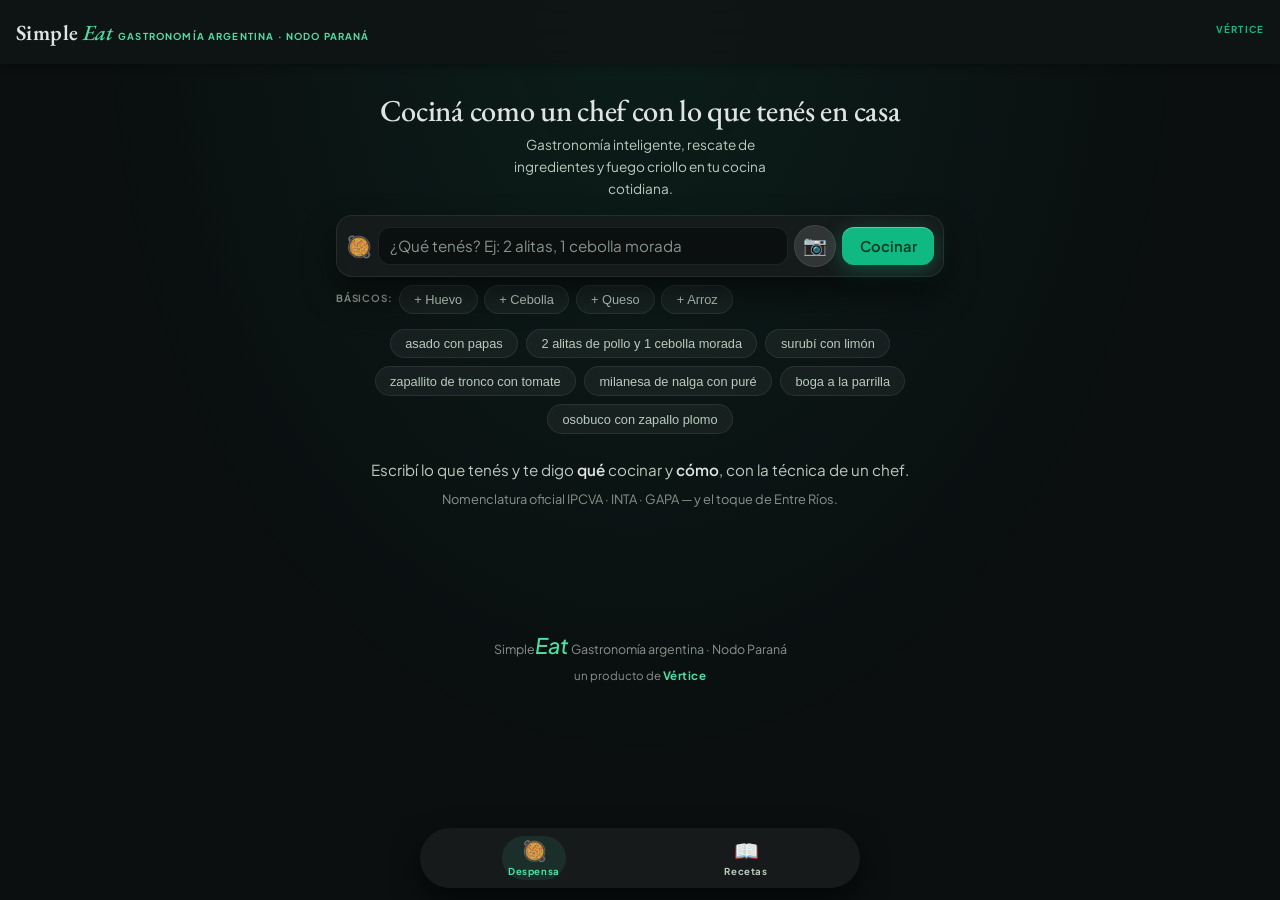
==== commit c56a37d8: "chore: quitar demo Carnicería El Gaucho — demo limpia de SimpleEat" ====
--- a/index.html
+++ b/index.html
@@ -81,9 +81,6 @@
       <button class="pienav__item" data-nav="recetas" type="button">
         <span class="ico">📖</span><span class="txt">Recetas</span>
       </button>
-      <button class="pienav__item" data-nav="gaucho" type="button">
-        <span class="ico">🔥</span><span class="txt">El Gaucho</span>
-      </button>
     </div>
   </nav>
 
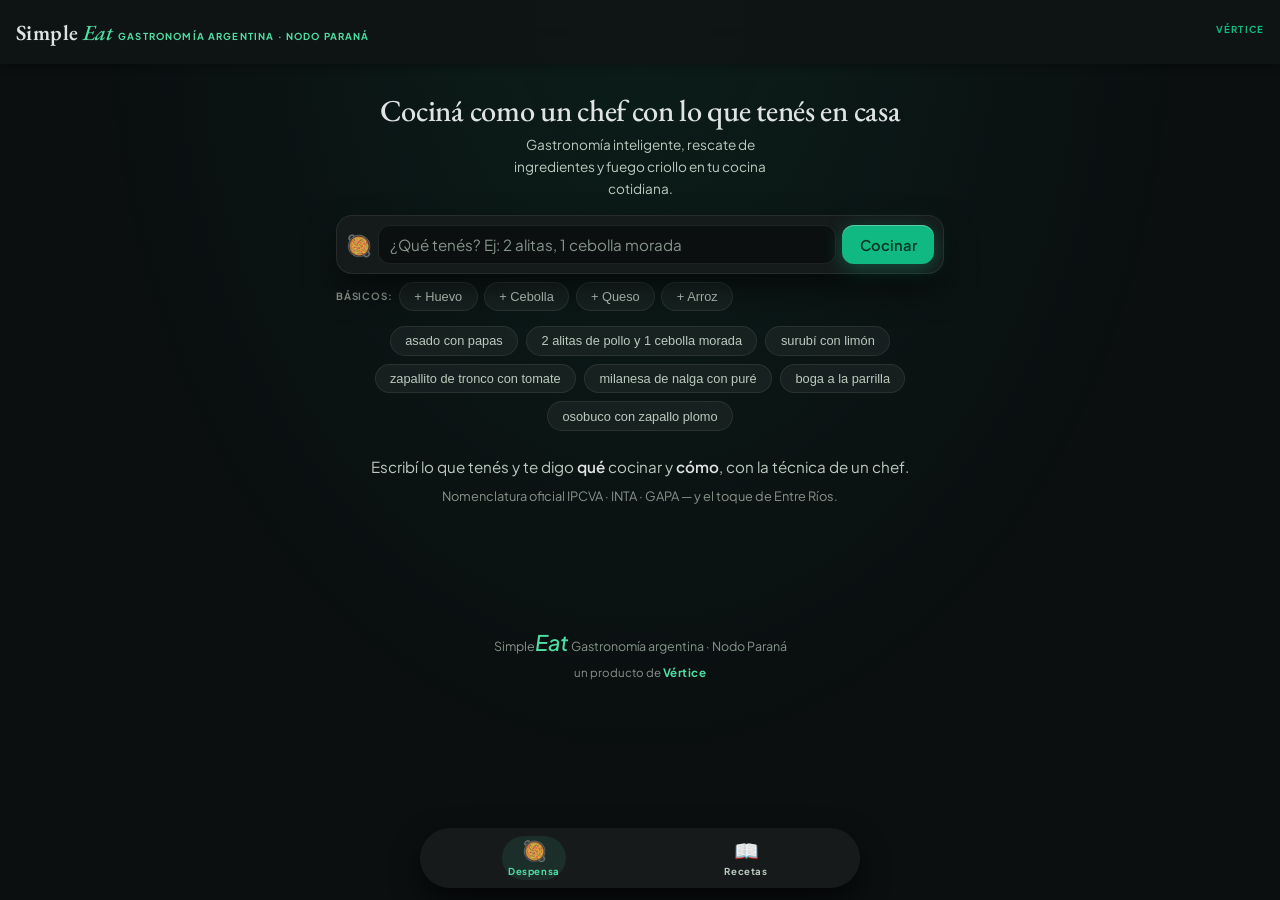
==== commit 26421a52: "fix: quitar cámara y arreglar títulos para que reflejen lo escrito (app 100% funcional)" ====
--- a/index.html
+++ b/index.html
@@ -45,10 +45,8 @@
           placeholder="¿Qué tenés? Ej: 2 alitas, 1 cebolla morada"
           aria-label="Ingredientes que tenés"
         />
-        <button id="foto" class="omnibar__foto" type="button" aria-label="Sacar foto de la heladera" title="Sacar foto">📷</button>
         <button id="cocinar" class="omnibar__boton" type="button">Cocinar</button>
       </div>
-      <input id="captura" type="file" accept="image/*" capture="environment" hidden />
 
       <!-- Chips rápidos de básicos -->
       <div class="omnibar__rapidos">
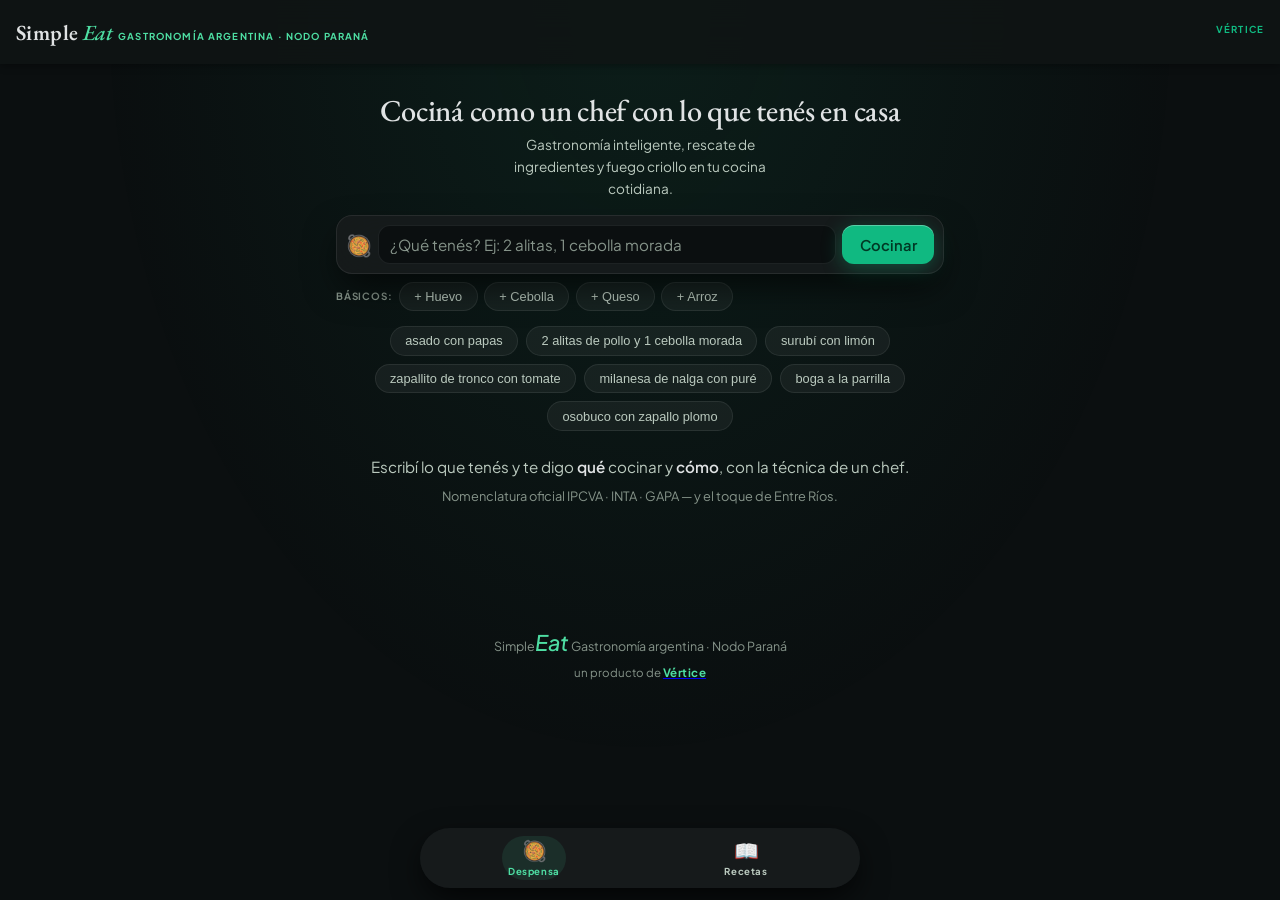
==== commit 2316b77e: "feat: Vértice en header y footer linkea al portfolio" ====
--- a/index.html
+++ b/index.html
@@ -19,7 +19,7 @@
         <span class="marca__simple">Simple</span><span class="marca__eat">Eat</span>
         <span class="marca__nodo">Despensa</span>
       </div>
-      <span class="marca__nodo" style="color:var(--esmeralda-prof)">Vértice</span>
+      <a href="https://lucianog13.github.io/portfolio/" target="_blank" rel="noopener" class="marca__nodo" style="color:var(--esmeralda-prof);text-decoration:none">Vértice</a>
     </div>
   </header>
 
@@ -85,7 +85,7 @@
   <footer class="pie">
     <span>Simple<span class="marca__eat">Eat</span></span>
     <span class="pie__nota">Gastronomía argentina · Nodo Paraná</span>
-    <span class="pie__vertice">un producto de <strong>Vértice</strong></span>
+    <span class="pie__vertice">un producto de <a href="https://lucianog13.github.io/portfolio/" target="_blank" rel="noopener"><strong>Vértice</strong></a></span>
   </footer>
 
   <script src="js/data/ingredientes.js"></script>
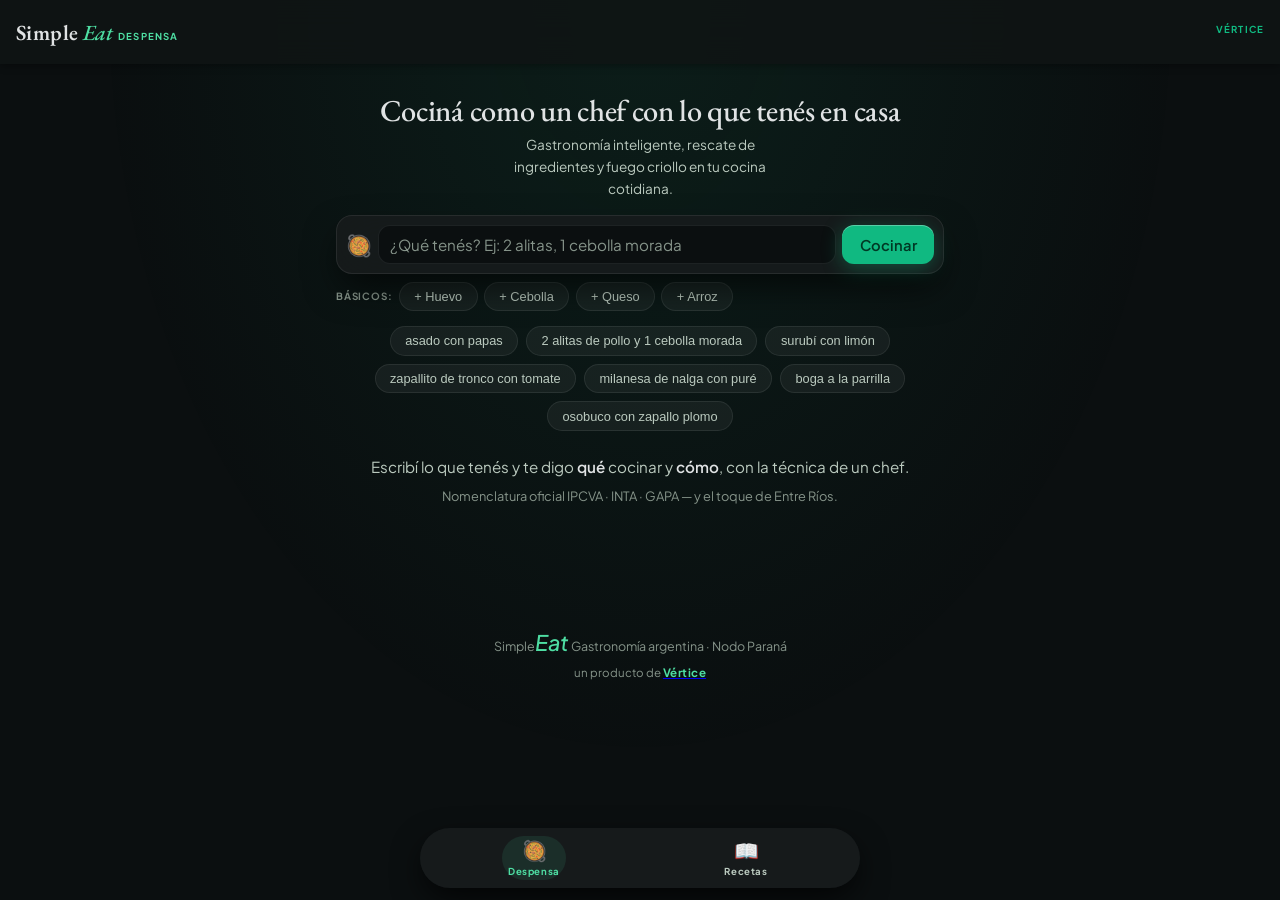
==== commit c21d848d: "fix: titulo refleja aromaticas/basicos con proteina; limpio codigo muerto de camara/config; +Umami C" ====
--- a/index.html
+++ b/index.html
@@ -9,6 +9,11 @@
   <link rel="preconnect" href="https://fonts.gstatic.com" crossorigin />
   <link href="https://fonts.googleapis.com/css2?family=EB+Garamond:ital,wght@0,500;0,600;1,500&family=Plus+Jakarta+Sans:wght@400;600;700&display=swap" rel="stylesheet" />
   <link rel="stylesheet" href="css/style.css" />
+
+  <!-- Analítica de tráfico: Umami Cloud (privada, sin cookies, sin datos a terceros).
+       data-website-id: reemplazar "UMAMI_WEBSITE_ID" por el ID real del sitio
+       (cloud.umami.is → Ajustes del sitio). -->
+  <script defer src="https://cloud.umami.is/script.js" data-website-id="UMAMI_WEBSITE_ID"></script>
 </head>
 <body>
   <div class="halo halo--uno" aria-hidden="true"></div>
@@ -90,7 +95,6 @@
 
   <script src="js/data/ingredientes.js"></script>
   <script src="js/data/comercio.js"></script>
-  <script src="js/config.js"></script>
   <script src="js/core/parser.js"></script>
   <script src="js/core/cocina.js"></script>
   <script src="js/core/coping.js"></script>
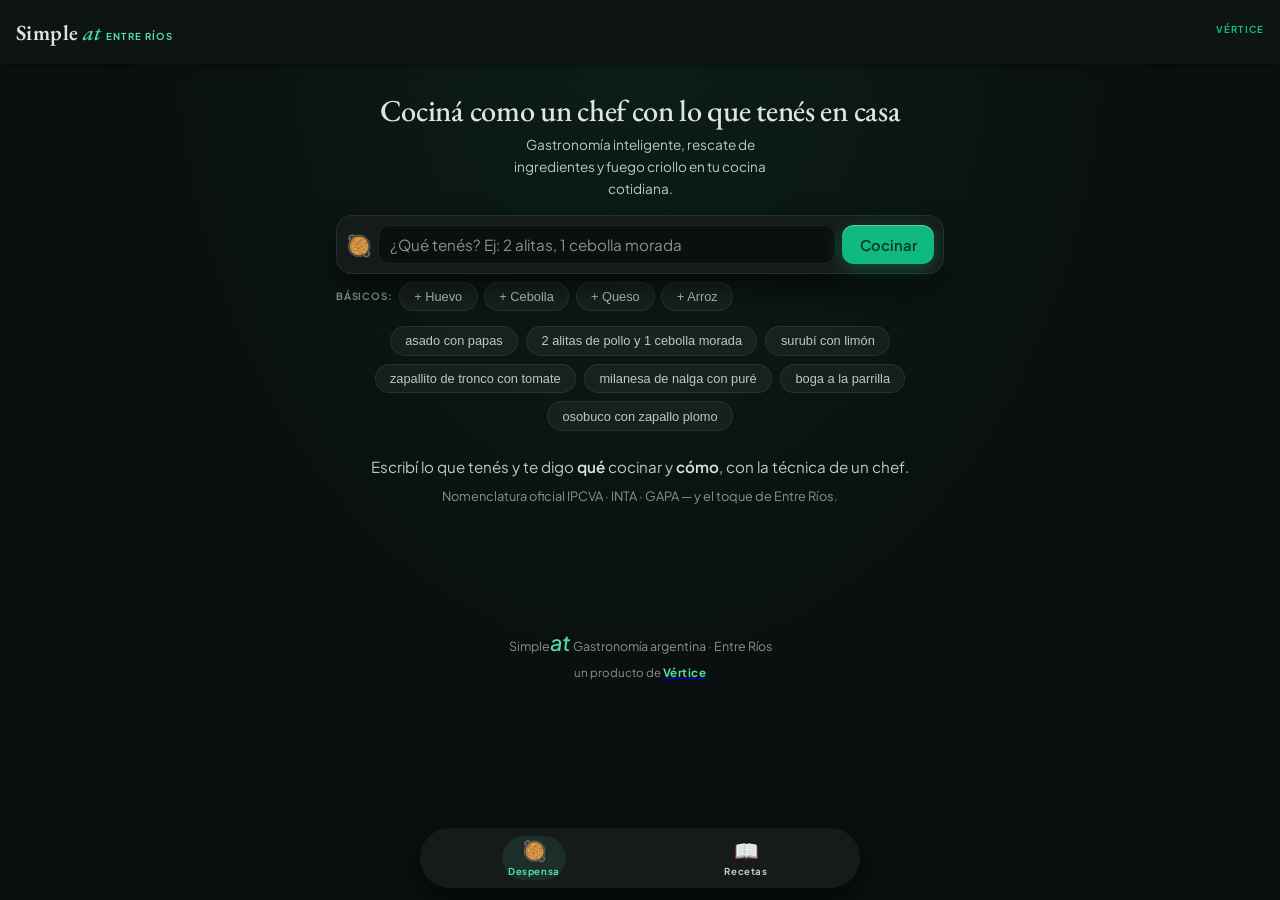
==== commit 952c0c3c: "rebrand: SimpleEat → Simpleat (Entre Ríos)" ====
--- a/index.html
+++ b/index.html
@@ -3,8 +3,8 @@
 <head>
   <meta charset="UTF-8" />
   <meta name="viewport" content="width=device-width, initial-scale=1.0, maximum-scale=1.0, user-scalable=no, viewport-fit=cover" />
-  <title>SimpleEat — El chef argentino de tu heladera · Vértice</title>
-  <meta name="description" content="SimpleEat te dice qué cocinar con lo que tenés, con técnica de Master Chef y nomenclatura oficial argentina (IPCVA · INTA · GAPA). Un producto de Vértice." />
+  <title>Simpleat — El chef argentino de tu heladera · Vértice</title>
+  <meta name="description" content="Simpleat te dice qué cocinar con lo que tenés, con técnica de Master Chef y nomenclatura oficial argentina (IPCVA · INTA · GAPA), más el toque de Entre Ríos. Un producto de Vértice." />
   <link rel="preconnect" href="https://fonts.googleapis.com" />
   <link rel="preconnect" href="https://fonts.gstatic.com" crossorigin />
   <link href="https://fonts.googleapis.com/css2?family=EB+Garamond:ital,wght@0,500;0,600;1,500&family=Plus+Jakarta+Sans:wght@400;600;700&display=swap" rel="stylesheet" />
@@ -21,8 +21,8 @@
   <header class="cabecera">
     <div class="cabecera__fila">
       <div class="marca">
-        <span class="marca__simple">Simple</span><span class="marca__eat">Eat</span>
-        <span class="marca__nodo">Despensa</span>
+        <span class="marca__simple">Simple</span><span class="marca__eat">at</span>
+        <span class="marca__nodo">Entre Ríos</span>
       </div>
       <a href="https://lucianog13.github.io/portfolio/" target="_blank" rel="noopener" class="marca__nodo" style="color:var(--esmeralda-prof);text-decoration:none">Vértice</a>
     </div>
@@ -88,8 +88,8 @@
   </nav>
 
   <footer class="pie">
-    <span>Simple<span class="marca__eat">Eat</span></span>
-    <span class="pie__nota">Gastronomía argentina · Nodo Paraná</span>
+    <span>Simple<span class="marca__eat">at</span></span>
+    <span class="pie__nota">Gastronomía argentina · Entre Ríos</span>
     <span class="pie__vertice">un producto de <a href="https://lucianog13.github.io/portfolio/" target="_blank" rel="noopener"><strong>Vértice</strong></a></span>
   </footer>
 
--- a/css/style.css
+++ b/css/style.css
@@ -1,5 +1,5 @@
 /* ────────────────────────────────────────────────────────────────
-   SimpleEat · "Obsidian & Brasas" (design system de Stitch)
+   Simpleat · "Obsidian & Brasas" (design system de Stitch)
    Fondo obsidian profundo, esmeralda mint + fuego artesanal,
    glassmorphism nocturno, tipografía editorial EB Garamond + Plus Jakarta Sans.
    Mobile-first, touch-friendly. Un producto de Vértice.
